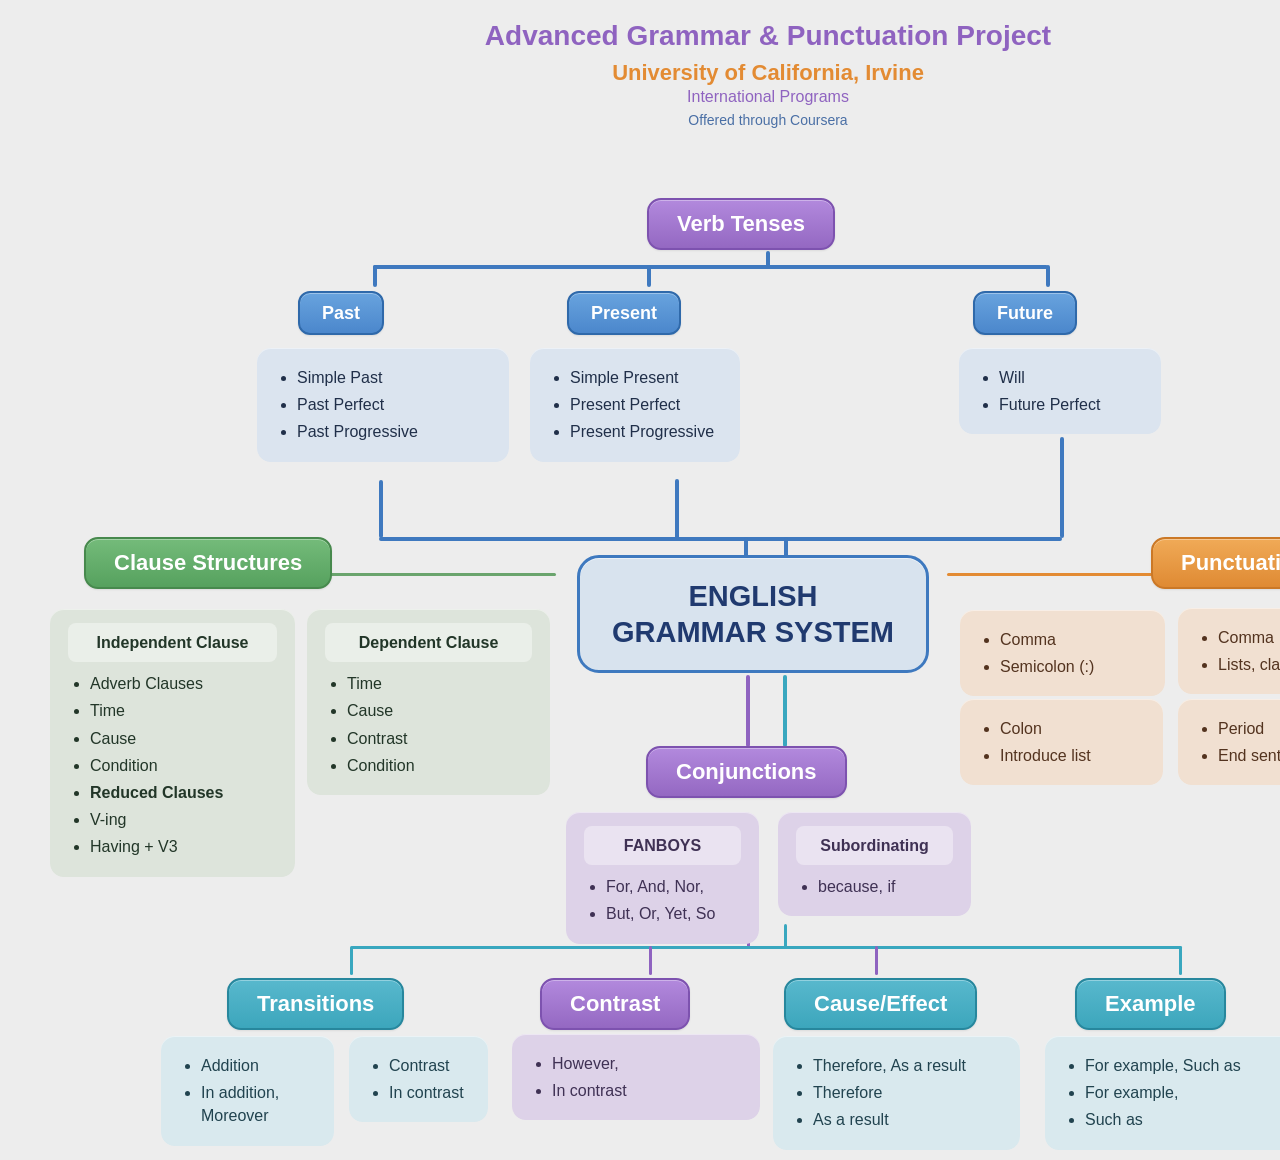
==== index.html @ 5ad792a1 "first commit" ====
<!DOCTYPE html>
<html lang="en">
<head>
  <meta charset="UTF-8" />
  <meta name="viewport" content="width=device-width, initial-scale=1.0" />
  <title>English Grammar System</title>
  <style>
    * {
      box-sizing: border-box;
    }

    body {
      margin: 0;
      background: #ededed;
      font-family: "Segoe UI", Tahoma, Geneva, Verdana, sans-serif;
      color: #1f2f4a;
    }

    .board {
      position: relative;
      width: 1536px;
      height: 1160px;
      margin: 0 auto;
      background: #ededed;
      overflow: hidden;
    }

    .project-header {
      height: 150px;
      padding-top: 20px;
      text-align: center;
    }

    .project-header h1 {
      margin: 0;
      font-size: 28px;
      font-weight: 700;
      color: #8f63c0;
    }

    .project-header h2 {
      margin: 8px 0 0;
      font-size: 22px;
      font-weight: 600;
      color: #e38b33;;
    }

    .project-header .program {
      margin: 2px 0 0;
      font-size: 16px;
      font-weight: 500;
      color: #8f63c0;
    }

    .project-header .platform {
      margin: 6px 0 0;
      font-size: 14px;
      color: #4a6fa5;
    }

    .diagram-area {
      position: relative;
      top: 0;
      left: 0;
    }

    .node {
      position: absolute;
      z-index: 2;
    }

    .line {
      position: absolute;
      z-index: 1;
      background: #3f79bf;
      border-radius: 3px;
    }

    .line.green { background: #6aa46d; }
    .line.orange { background: #e38b33; }
    .line.purple { background: #8f63c0; }
    .line.cyan { background: #39a7bf; }

    .pill {
      display: inline-flex;
      align-items: center;
      justify-content: center;
      padding: 10px 28px;
      min-height: 52px;
      border-radius: 14px;
      color: #ffffff;
      font-weight: 700;
      font-size: 22px;
      line-height: 1;
      text-align: center;
      white-space: nowrap;
      box-shadow:
        inset 0 1px 0 rgba(255,255,255,0.35),
        0 1px 2px rgba(0,0,0,0.08);
    }

    .pill.small {
      min-height: 44px;
      padding: 8px 22px;
      font-size: 18px;
      border-radius: 12px;
    }

    .blue-pill {
      background: linear-gradient(180deg, #68a3de 0%, #4b87cc 100%);
      border: 2px solid #2f69aa;
    }

    .green-pill {
      background: linear-gradient(180deg, #74bb7a 0%, #56a15e 100%);
      border: 2px solid #47894d;
    }

    .orange-pill {
      background: linear-gradient(180deg, #f0aa57 0%, #df8a33 100%);
      border: 2px solid #cb7826;
    }

    .purple-pill {
      background: linear-gradient(180deg, #b289dd 0%, #9468c2 100%);
      border: 2px solid #7d52af;
    }

    .cyan-pill {
      background: linear-gradient(180deg, #58b8cd 0%, #3ca6bc 100%);
      border: 2px solid #27879d;
    }

    .box {
      border-radius: 14px;
      padding: 14px 18px;
      box-shadow: inset 0 1px 0 rgba(255,255,255,0.45);
      font-size: 16px;
      line-height: 1.45;
    }

    .blue-box {
      background: #dbe4ef;
      color: #202f49;
    }

    .green-box {
      background: #dde4db;
      color: #223628;
    }

    .orange-box {
      background: #f1e0d1;
      color: #53331f;
    }

    .purple-box {
      background: #ddd2e8;
      color: #3f3154;
    }

    .cyan-box {
      background: #d9e9ee;
      color: #21434f;
    }

    .box ul {
      margin: 0;
      padding-left: 22px;
    }

    .box li {
      margin: 4px 0;
    }

    .mini-label {
      display: block;
      width: 100%;
      background: rgba(255,255,255,0.38);
      color: inherit;
      text-align: center;
      font-weight: 700;
      border-radius: 8px;
      padding: 8px 10px;
      margin-bottom: 10px;
    }

    .main-center {
      width: 352px;
      height: 118px;
      border-radius: 22px;
      border: 3px solid #3e79bf;
      background: #d8e3ee;
      display: flex;
      align-items: center;
      justify-content: center;
      text-align: center;
      color: #203a6f;
      font-size: 29px;
      font-weight: 800;
      line-height: 1.25;
      box-shadow: inset 0 1px 0 rgba(255,255,255,0.5);
    }

    /* Top title and line */
    .verb-title { top: 48px; left: 647px; }
    .top-v { top: 101px; left: 766px; width: 4px; height: 16px; }
    .top-h { top: 115px; left: 373px; width: 675px; height: 4px; }

    .drop-past { top: 115px; left: 373px; width: 4px; height: 22px; }
    .drop-present { top: 115px; left: 647px; width: 4px; height: 22px; }
    .drop-future { top: 115px; left: 1046px; width: 4px; height: 22px; }

    .past-title { top: 141px; left: 298px; }
    .present-title { top: 141px; left: 567px; }
    .future-title { top: 141px; left: 973px; }

    .past-box { top: 198px; left: 257px; width: 252px; min-height: 124px; }
    .present-box { top: 198px; left: 530px; width: 210px; min-height: 126px; }
    .future-box { top: 198px; left: 959px; width: 202px; min-height: 89px; }

    .past-down { top: 330px; left: 379px; width: 4px; height: 58px; }
    .present-down { top: 329px; left: 675px; width: 4px; height: 60px; }
    .future-down { top: 287px; left: 1060px; width: 4px; height: 101px; }

    .top-bottom-h { top: 387px; left: 379px; width: 683px; height: 4px; }
    .to-center-left { top: 387px; left: 744px; width: 4px; height: 40px; }
    .to-center-right { top: 387px; left: 784px; width: 4px; height: 40px; }

    /* Left clause */
    .clause-title { top: 387px; left: 84px; }
    .clause-line { top: 423px; left: 323px; width: 233px; height: 3px; }

    .independent-box { top: 459px; left: 50px; width: 245px; min-height: 250px; }
    .dependent-box { top: 459px; left: 307px; width: 243px; min-height: 222px; }

    /* Center */
    .center-node { top: 405px; left: 577px; }

    /* Right punctuation */
    .punct-title { top: 387px; left: 1151px; }
    .punct-line { top: 423px; left: 947px; width: 205px; height: 3px; }

    .punct-box-1 { top: 460px; left: 960px; width: 205px; min-height: 80px; }
    .punct-box-2 { top: 458px; left: 1178px; width: 304px; min-height: 82px; }
    .punct-box-3 { top: 549px; left: 960px; width: 203px; min-height: 76px; }
    .punct-box-4 { top: 549px; left: 1178px; width: 304px; min-height: 76px; }

    /* Down to conjunctions */
    .main-down-purple { top: 525px; left: 746px; width: 4px; height: 72px; }
    .main-down-cyan { top: 525px; left: 783px; width: 4px; height: 72px; }

    /* Conjunctions */
    .conj-title { top: 596px; left: 646px; }
    .fanboys-box { top: 662px; left: 566px; width: 193px; min-height: 112px; }
    .subordinating-box { top: 662px; left: 778px; width: 193px; min-height: 112px; }

    /* Bottom branch */
    .bottom-v-left { top: 774px; left: 747px; width: 3px; height: 24px; }
    .bottom-v-right { top: 774px; left: 784px; width: 3px; height: 24px; }
    .bottom-h { top: 796px; left: 351px; width: 831px; height: 3px; }

    .bottom-drop-1 { top: 796px; left: 350px; width: 3px; height: 29px; }
    .bottom-drop-2 { top: 796px; left: 649px; width: 3px; height: 29px; }
    .bottom-drop-3 { top: 796px; left: 875px; width: 3px; height: 29px; }
    .bottom-drop-4 { top: 796px; left: 1179px; width: 3px; height: 29px; }

    .trans-title { top: 828px; left: 227px; }
    .contrast-title { top: 828px; left: 540px; }
    .cause-title { top: 828px; left: 784px; }
    .example-title { top: 828px; left: 1075px; }

    .trans-box-1 { top: 886px; left: 161px; width: 173px; min-height: 115px; }
    .trans-box-2 { top: 886px; left: 349px; width: 139px; min-height: 115px; }
    .contrast-box { top: 884px; left: 512px; width: 248px; min-height: 112px; }
    .cause-box { top: 886px; left: 773px; width: 247px; min-height: 114px; }
    .example-box { top: 886px; left: 1045px; width: 275px; min-height: 115px; }

    @media (max-width: 1560px) {
      body {
        overflow-x: auto;
      }
    }
  </style>
</head>
  <body>
  <div class="board">

    <div class="project-header">
      <h1>Advanced Grammar & Punctuation Project</h1>
      <h2>University of California, Irvine</h2>
      <p class="program">International Programs</p>
      <p class="platform">Offered through Coursera</p>
    </div>

    <div class="diagram-area">

      <!-- Top: Verb Tenses -->
      <div class="node verb-title">
        <div class="pill purple-pill">Verb Tenses</div>
      </div>

      <div class="line top-v"></div>
      <div class="line top-h"></div>
      <div class="line drop-past"></div>
      <div class="line drop-present"></div>
      <div class="line drop-future"></div>

      <div class="node past-title">
        <div class="pill small blue-pill">Past</div>
      </div>

      <div class="node present-title">
        <div class="pill small blue-pill">Present</div>
      </div>

      <div class="node future-title">
        <div class="pill small blue-pill">Future</div>
      </div>

      <div class="node past-box">
        <div class="box blue-box">
          <ul>
            <li>Simple Past</li>
            <li>Past Perfect</li>
            <li>Past Progressive</li>
          </ul>
        </div>
      </div>

      <div class="node present-box">
        <div class="box blue-box">
          <ul>
            <li>Simple Present</li>
            <li>Present Perfect</li>
            <li>Present Progressive</li>
          </ul>
        </div>
      </div>

      <div class="node future-box">
        <div class="box blue-box">
          <ul>
            <li>Will</li>
            <li>Future Perfect</li>
          </ul>
        </div>
      </div>

      <div class="line past-down"></div>
      <div class="line present-down"></div>
      <div class="line future-down"></div>
      <div class="line top-bottom-h"></div>
      <div class="line to-center-left"></div>
      <div class="line to-center-right"></div>

      <!-- Left -->
      <div class="node clause-title">
        <div class="pill green-pill">Clause Structures</div>
      </div>
      <div class="line green clause-line"></div>

      <div class="node independent-box">
        <div class="box green-box">
          <span class="mini-label">Independent Clause</span>
          <ul>
            <li>Adverb Clauses</li>
            <li>Time</li>
            <li>Cause</li>
            <li>Condition</li>
            <li><strong>Reduced Clauses</strong></li>
            <li>V-ing</li>
            <li>Having + V3</li>
          </ul>
        </div>
      </div>

      <div class="node dependent-box">
        <div class="box green-box">
          <span class="mini-label">Dependent Clause</span>
          <ul>
            <li>Time</li>
            <li>Cause</li>
            <li>Contrast</li>
            <li>Condition</li>
          </ul>
        </div>
      </div>

      <!-- Center -->
      <div class="node center-node">
        <div class="main-center">
          ENGLISH<br />
          GRAMMAR SYSTEM
        </div>
      </div>

      <!-- Right -->
      <div class="node punct-title">
        <div class="pill orange-pill">Punctuation</div>
      </div>
      <div class="line orange punct-line"></div>

      <div class="node punct-box-1">
        <div class="box orange-box">
          <ul>
            <li>Comma</li>
            <li>Semicolon (:)</li>
          </ul>
        </div>
      </div>

      <div class="node punct-box-2">
        <div class="box orange-box">
          <ul>
            <li>Comma</li>
            <li>Lists, clauses, FANBOYS</li>
          </ul>
        </div>
      </div>

      <div class="node punct-box-3">
        <div class="box orange-box">
          <ul>
            <li>Colon</li>
            <li>Introduce list</li>
          </ul>
        </div>
      </div>

      <div class="node punct-box-4">
        <div class="box orange-box">
          <ul>
            <li>Period</li>
            <li>End sentence</li>
          </ul>
        </div>
      </div>

      <!-- Conjunctions -->
      <div class="line purple main-down-purple"></div>
      <div class="line cyan main-down-cyan"></div>

      <div class="node conj-title">
        <div class="pill purple-pill">Conjunctions</div>
      </div>

      <div class="node fanboys-box">
        <div class="box purple-box">
          <span class="mini-label">FANBOYS</span>
          <ul>
            <li>For, And, Nor,</li>
            <li>But, Or, Yet, So</li>
          </ul>
        </div>
      </div>

      <div class="node subordinating-box">
        <div class="box purple-box">
          <span class="mini-label">Subordinating</span>
          <ul>
            <li>because, if</li>
          </ul>
        </div>
      </div>

      <!-- Bottom -->
      <div class="line purple bottom-v-left"></div>
      <div class="line cyan bottom-v-right"></div>
      <div class="line cyan bottom-h"></div>
      <div class="line cyan bottom-drop-1"></div>
      <div class="line purple bottom-drop-2"></div>
      <div class="line purple bottom-drop-3"></div>
      <div class="line cyan bottom-drop-4"></div>

      <div class="node trans-title">
        <div class="pill cyan-pill">Transitions</div>
      </div>

      <div class="node contrast-title">
        <div class="pill purple-pill">Contrast</div>
      </div>

      <div class="node cause-title">
        <div class="pill cyan-pill">Cause/Effect</div>
      </div>

      <div class="node example-title">
        <div class="pill cyan-pill">Example</div>
      </div>

      <div class="node trans-box-1">
        <div class="box cyan-box">
          <ul>
            <li>Addition</li>
            <li>In addition, Moreover</li>
          </ul>
        </div>
      </div>

      <div class="node trans-box-2">
        <div class="box cyan-box">
          <ul>
            <li>Contrast</li>
            <li>In contrast</li>
          </ul>
        </div>
      </div>

      <div class="node contrast-box">
        <div class="box purple-box">
          <ul>
            <li>However,</li>
            <li>In contrast</li>
          </ul>
        </div>
      </div>

      <div class="node cause-box">
        <div class="box cyan-box">
          <ul>
            <li>Therefore, As a result</li>
            <li>Therefore</li>
            <li>As a result</li>
          </ul>
        </div>
      </div>

      <div class="node example-box">
        <div class="box cyan-box">
          <ul>
            <li>For example, Such as</li>
            <li>For example,</li>
            <li>Such as</li>
          </ul>
        </div>
      </div>

    </div>
  </div>
</body>
</html>
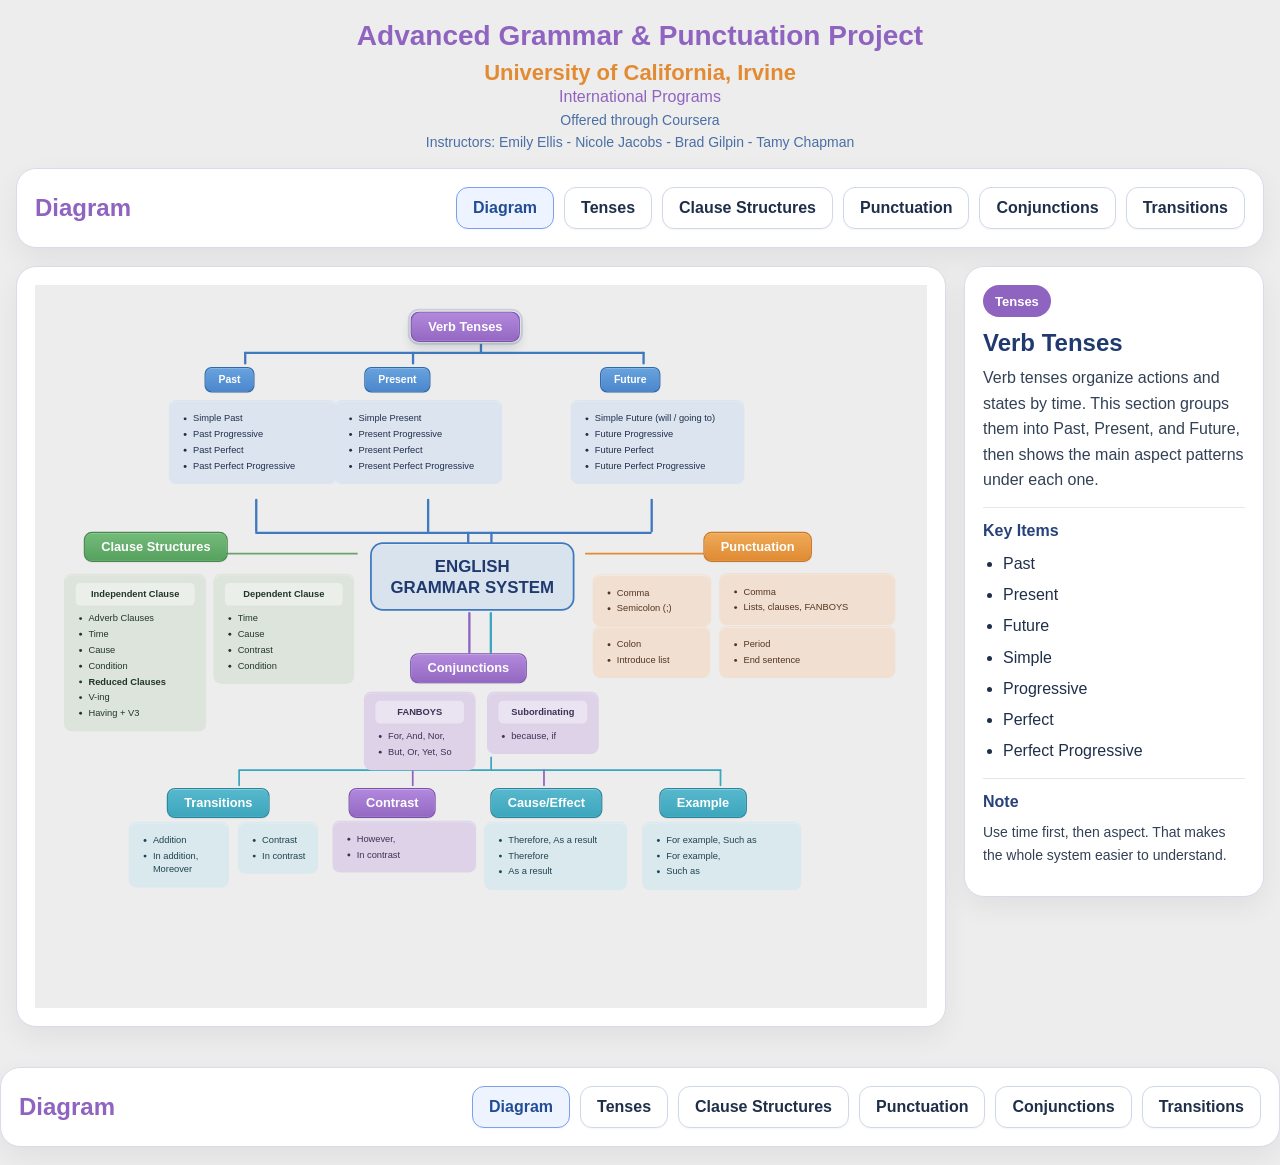
==== commit 9cdff4ab: "updated" ====
--- a/index.html
+++ b/index.html
@@ -3,10 +3,14 @@
 <head>
   <meta charset="UTF-8" />
   <meta name="viewport" content="width=device-width, initial-scale=1.0" />
-  <title>English Grammar System</title>
+  <title>Advanced Grammar &amp; Punctuation Project</title>
   <style>
     * {
       box-sizing: border-box;
+    }
+
+    :root {
+      --diagram-scale: 1;
     }
 
     body {
@@ -16,19 +20,20 @@
       color: #1f2f4a;
     }
 
-    .board {
-      position: relative;
-      width: 1536px;
-      height: 1160px;
+    a {
+      color: inherit;
+      text-decoration: none;
+    }
+
+    .page {
+      width: 100%;
       margin: 0 auto;
-      background: #ededed;
-      overflow: hidden;
+      padding: 20px 16px 40px;
     }
 
     .project-header {
-      height: 150px;
-      padding-top: 20px;
       text-align: center;
+      margin-bottom: 18px;
     }
 
     .project-header h1 {
@@ -42,7 +47,7 @@
       margin: 8px 0 0;
       font-size: 22px;
       font-weight: 600;
-      color: #e38b33;;
+      color: #e38b33;
     }
 
     .project-header .program {
@@ -58,10 +63,171 @@
       color: #4a6fa5;
     }
 
-    .diagram-area {
+    .top-nav-panel,
+    .diagram-panel,
+    .details-card {
+      background: #fff;
+      border: 1px solid #d6dce8;
+      border-radius: 20px;
+      padding: 18px;
+      box-shadow: 0 10px 28px rgba(15, 23, 42, 0.06);
+    }
+
+    .top-nav-panel {
+      width: min(1700px, 100%);
+      margin: 0 auto 18px;
+    }
+
+    .top-nav {
+      display: grid;
+      grid-template-columns: minmax(180px, 1fr) auto;
+      align-items: center;
+      gap: 20px;
+    }
+
+    .top-nav-title {
+      margin: 0;
+      font-size: 24px;
+      color: #8f63c0;
+    }
+
+    .nav-links {
+      display: flex;
+      flex-wrap: wrap;
+      gap: 10px;
+      justify-content: flex-end;
+    }
+
+    .nav-link {
+      display: inline-flex;
+      align-items: center;
+      justify-content: center;
+      min-height: 42px;
+      padding: 10px 16px;
+      border-radius: 12px;
+      border: 1px solid #cfd8ea;
+      background: #fff;
+      font-weight: 700;
+      box-shadow: 0 1px 2px rgba(0, 0, 0, 0.04);
+      transition: transform 0.18s ease, box-shadow 0.18s ease, border-color 0.18s ease;
+    }
+
+    .nav-link:hover {
+      transform: translateY(-1px);
+      box-shadow: 0 8px 18px rgba(15, 23, 42, 0.08);
+      border-color: #8eb0f0;
+    }
+
+    .nav-link.active {
+      background: #eef4ff;
+      border-color: #79a2ea;
+      color: #224d95;
+    }
+
+    .workspace {
+      width: min(1700px, 100%);
+      margin: 0 auto;
+      display: grid;
+      grid-template-columns: minmax(0, 1fr) 300px;
+      gap: 18px;
+      align-items: start;
+    }
+
+    .diagram-panel {
+      overflow: visible;
+      min-width: 0;
+    }
+
+    .diagram-wrap {
+      width: 100%;
+      display: flex;
+      justify-content: center;
+      align-items: flex-start;
+      overflow: hidden;
+      min-height: 200px;
+    }
+
+    .diagram-scale-box {
       position: relative;
+      width: calc(1536px * var(--diagram-scale));
+      height: calc(1245px * var(--diagram-scale));
+      flex: 0 0 auto;
+    }
+
+    .diagram-board {
+      position: absolute;
       top: 0;
       left: 0;
+      width: 1536px;
+      height: 1245px;
+      background: #ededed;
+      overflow: hidden;
+      transform: scale(var(--diagram-scale));
+      transform-origin: top left;
+      transition: transform 0.2s ease;
+    }
+
+    .details-panel {
+      position: sticky;
+      top: 20px;
+    }
+
+    .details-card h3 {
+      margin: 0 0 8px;
+      font-size: 24px;
+      color: #203a6f;
+    }
+
+    .details-badge {
+      display: inline-flex;
+      align-items: center;
+      justify-content: center;
+      min-height: 32px;
+      padding: 6px 12px;
+      border-radius: 999px;
+      font-size: 13px;
+      font-weight: 700;
+      margin-bottom: 12px;
+      color: #fff;
+    }
+
+    .badge-purple { background: #8f63c0; }
+    .badge-blue { background: #4b87cc; }
+    .badge-green { background: #56a15e; }
+    .badge-orange { background: #df8a33; }
+    .badge-cyan { background: #3ca6bc; }
+
+    .details-card p {
+      margin: 0 0 12px;
+      line-height: 1.6;
+      color: #334155;
+    }
+
+    .details-card ul {
+      margin: 0;
+      padding-left: 20px;
+      line-height: 1.7;
+    }
+
+    .details-card li {
+      margin: 4px 0;
+    }
+
+    .detail-section {
+      border-top: 1px solid #e2e8f0;
+      margin-top: 14px;
+      padding-top: 14px;
+    }
+
+    .detail-section h4 {
+      margin: 0 0 10px;
+      color: #274278;
+      font-size: 16px;
+    }
+
+    .hint {
+      font-size: 14px;
+      color: #64748b;
     }
 
     .node {
@@ -88,7 +254,7 @@
       padding: 10px 28px;
       min-height: 52px;
       border-radius: 14px;
-      color: #ffffff;
+      color: #fff;
       font-weight: 700;
       font-size: 22px;
       line-height: 1;
@@ -97,6 +263,7 @@
       box-shadow:
         inset 0 1px 0 rgba(255,255,255,0.35),
         0 1px 2px rgba(0,0,0,0.08);
+      transition: transform 0.18s ease, box-shadow 0.18s ease, filter 0.18s ease;
     }
 
     .pill.small {
@@ -137,32 +304,15 @@
       box-shadow: inset 0 1px 0 rgba(255,255,255,0.45);
       font-size: 16px;
       line-height: 1.45;
-    }
-
-    .blue-box {
-      background: #dbe4ef;
-      color: #202f49;
-    }
-
-    .green-box {
-      background: #dde4db;
-      color: #223628;
-    }
-
-    .orange-box {
-      background: #f1e0d1;
-      color: #53331f;
-    }
-
-    .purple-box {
-      background: #ddd2e8;
-      color: #3f3154;
-    }
-
-    .cyan-box {
-      background: #d9e9ee;
-      color: #21434f;
-    }
+      transition: transform 0.18s ease, box-shadow 0.18s ease, border-color 0.18s ease, filter 0.18s ease;
+      border: 2px solid transparent;
+    }
+
+    .blue-box { background: #dbe4ef; color: #202f49; }
+    .green-box { background: #dde4db; color: #223628; }
+    .orange-box { background: #f1e0d1; color: #53331f; }
+    .purple-box { background: #ddd2e8; color: #3f3154; }
+    .cyan-box { background: #d9e9ee; color: #21434f; }
 
     .box ul {
       margin: 0;
@@ -202,341 +352,665 @@
       box-shadow: inset 0 1px 0 rgba(255,255,255,0.5);
     }
 
-    /* Top title and line */
+    .interactive {
+      cursor: pointer;
+    }
+
+    .interactive:hover .pill,
+    .interactive:hover .box {
+      transform: translateY(-2px);
+      box-shadow: 0 10px 18px rgba(15,23,42,0.12);
+      filter: brightness(1.01);
+    }
+
+    .interactive.active .pill,
+    .interactive.active .box {
+      transform: translateY(-2px);
+      box-shadow: 0 10px 18px rgba(15,23,42,0.14);
+      outline: 3px solid rgba(74, 111, 165, 0.22);
+      outline-offset: 2px;
+    }
+
     .verb-title { top: 48px; left: 647px; }
     .top-v { top: 101px; left: 766px; width: 4px; height: 16px; }
-    .top-h { top: 115px; left: 373px; width: 675px; height: 4px; }
-
-    .drop-past { top: 115px; left: 373px; width: 4px; height: 22px; }
-    .drop-present { top: 115px; left: 647px; width: 4px; height: 22px; }
+    .top-h { top: 115px; left: 360px; width: 690px; height: 4px; }
+    .drop-past { top: 115px; left: 360px; width: 4px; height: 22px; }
+    .drop-present { top: 115px; left: 649px; width: 4px; height: 22px; }
     .drop-future { top: 115px; left: 1046px; width: 4px; height: 22px; }
 
-    .past-title { top: 141px; left: 298px; }
+    .past-title { top: 141px; left: 292px; }
     .present-title { top: 141px; left: 567px; }
     .future-title { top: 141px; left: 973px; }
 
-    .past-box { top: 198px; left: 257px; width: 252px; min-height: 124px; }
-    .present-box { top: 198px; left: 530px; width: 210px; min-height: 126px; }
-    .future-box { top: 198px; left: 959px; width: 202px; min-height: 89px; }
-
-    .past-down { top: 330px; left: 379px; width: 4px; height: 58px; }
-    .present-down { top: 329px; left: 675px; width: 4px; height: 60px; }
-    .future-down { top: 287px; left: 1060px; width: 4px; height: 101px; }
-
-    .top-bottom-h { top: 387px; left: 379px; width: 683px; height: 4px; }
-    .to-center-left { top: 387px; left: 744px; width: 4px; height: 40px; }
-    .to-center-right { top: 387px; left: 784px; width: 4px; height: 40px; }
-
-    /* Left clause */
-    .clause-title { top: 387px; left: 84px; }
-    .clause-line { top: 423px; left: 323px; width: 233px; height: 3px; }
-
-    .independent-box { top: 459px; left: 50px; width: 245px; min-height: 250px; }
-    .dependent-box { top: 459px; left: 307px; width: 243px; min-height: 222px; }
-
-    /* Center */
-    .center-node { top: 405px; left: 577px; }
-
-    /* Right punctuation */
-    .punct-title { top: 387px; left: 1151px; }
-    .punct-line { top: 423px; left: 947px; width: 205px; height: 3px; }
-
-    .punct-box-1 { top: 460px; left: 960px; width: 205px; min-height: 80px; }
-    .punct-box-2 { top: 458px; left: 1178px; width: 304px; min-height: 82px; }
-    .punct-box-3 { top: 549px; left: 960px; width: 203px; min-height: 76px; }
-    .punct-box-4 { top: 549px; left: 1178px; width: 304px; min-height: 76px; }
-
-    /* Down to conjunctions */
-    .main-down-purple { top: 525px; left: 746px; width: 4px; height: 72px; }
-    .main-down-cyan { top: 525px; left: 783px; width: 4px; height: 72px; }
-
-    /* Conjunctions */
-    .conj-title { top: 596px; left: 646px; }
-    .fanboys-box { top: 662px; left: 566px; width: 193px; min-height: 112px; }
-    .subordinating-box { top: 662px; left: 778px; width: 193px; min-height: 112px; }
-
-    /* Bottom branch */
-    .bottom-v-left { top: 774px; left: 747px; width: 3px; height: 24px; }
-    .bottom-v-right { top: 774px; left: 784px; width: 3px; height: 24px; }
-    .bottom-h { top: 796px; left: 351px; width: 831px; height: 3px; }
-
-    .bottom-drop-1 { top: 796px; left: 350px; width: 3px; height: 29px; }
-    .bottom-drop-2 { top: 796px; left: 649px; width: 3px; height: 29px; }
-    .bottom-drop-3 { top: 796px; left: 875px; width: 3px; height: 29px; }
-    .bottom-drop-4 { top: 796px; left: 1179px; width: 3px; height: 29px; }
-
-    .trans-title { top: 828px; left: 227px; }
-    .contrast-title { top: 828px; left: 540px; }
-    .cause-title { top: 828px; left: 784px; }
-    .example-title { top: 828px; left: 1075px; }
-
-    .trans-box-1 { top: 886px; left: 161px; width: 173px; min-height: 115px; }
-    .trans-box-2 { top: 886px; left: 349px; width: 139px; min-height: 115px; }
-    .contrast-box { top: 884px; left: 512px; width: 248px; min-height: 112px; }
-    .cause-box { top: 886px; left: 773px; width: 247px; min-height: 114px; }
-    .example-box { top: 886px; left: 1045px; width: 275px; min-height: 115px; }
-
-    @media (max-width: 1560px) {
-      body {
-        overflow-x: auto;
+    .past-box { top: 198px; left: 230px; width: 290px; min-height: 170px; }
+    .present-box { top: 198px; left: 515px; width: 290px; min-height: 170px; }
+    .future-box { top: 198px; left: 922px; width: 300px; min-height: 170px; }
+
+    .past-down { top: 368px; left: 379px; width: 4px; height: 58px; }
+    .present-down { top: 368px; left: 675px; width: 4px; height: 58px; }
+    .future-down { top: 368px; left: 1060px; width: 4px; height: 58px; }
+
+    .top-bottom-h { top: 425px; left: 379px; width: 683px; height: 4px; }
+    .to-center-left { top: 425px; left: 744px; width: 4px; height: 40px; }
+    .to-center-right { top: 425px; left: 784px; width: 4px; height: 40px; }
+
+    .clause-title { top: 425px; left: 84px; }
+    .clause-line { top: 461px; left: 323px; width: 233px; height: 3px; }
+
+    .independent-box { top: 497px; left: 50px; width: 245px; min-height: 250px; }
+    .dependent-box { top: 497px; left: 307px; width: 243px; min-height: 222px; }
+
+    .center-node { top: 443px; left: 577px; }
+
+    .punct-title { top: 425px; left: 1151px; }
+    .punct-line { top: 461px; left: 947px; width: 205px; height: 3px; }
+
+    .punct-box-1 { top: 498px; left: 960px; width: 205px; min-height: 80px; }
+    .punct-box-2 { top: 496px; left: 1178px; width: 304px; min-height: 82px; }
+    .punct-box-3 { top: 587px; left: 960px; width: 203px; min-height: 76px; }
+    .punct-box-4 { top: 587px; left: 1178px; width: 304px; min-height: 76px; }
+
+    .main-down-purple { top: 563px; left: 746px; width: 4px; height: 72px; }
+    .main-down-cyan { top: 563px; left: 783px; width: 4px; height: 72px; }
+
+    .conj-title { top: 634px; left: 646px; }
+    .fanboys-box { top: 700px; left: 566px; width: 193px; min-height: 112px; }
+    .subordinating-box { top: 700px; left: 778px; width: 193px; min-height: 112px; }
+
+    .bottom-v-left { top: 812px; left: 747px; width: 3px; height: 24px; }
+    .bottom-v-right { top: 812px; left: 784px; width: 3px; height: 24px; }
+    .bottom-h { top: 834px; left: 351px; width: 831px; height: 3px; }
+    .bottom-drop-1 { top: 834px; left: 350px; width: 3px; height: 29px; }
+    .bottom-drop-2 { top: 834px; left: 649px; width: 3px; height: 29px; }
+    .bottom-drop-3 { top: 834px; left: 875px; width: 3px; height: 29px; }
+    .bottom-drop-4 { top: 834px; left: 1179px; width: 3px; height: 29px; }
+
+    .trans-title { top: 866px; left: 227px; }
+    .contrast-title { top: 866px; left: 540px; }
+    .cause-title { top: 866px; left: 784px; }
+    .example-title { top: 866px; left: 1075px; }
+
+    .trans-box-1 { top: 924px; left: 161px; width: 173px; min-height: 115px; }
+    .trans-box-2 { top: 924px; left: 349px; width: 139px; min-height: 115px; }
+    .contrast-box { top: 922px; left: 512px; width: 248px; min-height: 112px; }
+    .cause-box { top: 924px; left: 773px; width: 247px; min-height: 114px; }
+    .example-box { top: 924px; left: 1045px; width: 275px; min-height: 115px; }
+
+    @media (max-width: 1200px) {
+      .workspace {
+        grid-template-columns: 1fr;
+      }
+
+      .details-panel {
+        position: static;
+      }
+    }
+
+    @media (max-width: 1100px) {
+      .top-nav {
+        grid-template-columns: 1fr;
+      }
+
+      .nav-links {
+        justify-content: flex-start;
+      }
+    }
+
+    @media (max-width: 780px) {
+      .page {
+        padding-left: 10px;
+        padding-right: 10px;
+      }
+
+      .project-header h1 {
+        font-size: 24px;
+      }
+
+      .project-header h2 {
+        font-size: 20px;
       }
     }
   </style>
 </head>
-  <body>
-  <div class="board">
-
+<body>
+  <div class="page">
     <div class="project-header">
-      <h1>Advanced Grammar & Punctuation Project</h1>
+      <h1>Advanced Grammar &amp; Punctuation Project</h1>
       <h2>University of California, Irvine</h2>
       <p class="program">International Programs</p>
-      <p class="platform">Offered through Coursera</p>
+      <p class="platform">Offered through Coursera</p>  
+      <p class="platform">Instructors: Emily Ellis - Nicole Jacobs - Brad Gilpin - Tamy Chapman</p>
     </div>
 
-    <div class="diagram-area">
-
-      <!-- Top: Verb Tenses -->
-      <div class="node verb-title">
-        <div class="pill purple-pill">Verb Tenses</div>
-      </div>
-
-      <div class="line top-v"></div>
-      <div class="line top-h"></div>
-      <div class="line drop-past"></div>
-      <div class="line drop-present"></div>
-      <div class="line drop-future"></div>
-
-      <div class="node past-title">
-        <div class="pill small blue-pill">Past</div>
-      </div>
-
-      <div class="node present-title">
-        <div class="pill small blue-pill">Present</div>
-      </div>
-
-      <div class="node future-title">
-        <div class="pill small blue-pill">Future</div>
-      </div>
-
-      <div class="node past-box">
-        <div class="box blue-box">
-          <ul>
-            <li>Simple Past</li>
-            <li>Past Perfect</li>
-            <li>Past Progressive</li>
-          </ul>
+    <div class="top-nav-panel">
+      <div class="top-nav">
+        <h3 class="top-nav-title">Diagram</h3>
+        <div class="nav-links">
+          <a class="nav-link active" href="index.html">Diagram</a>
+          <a class="nav-link" href="tense.html">Tenses</a>
+          <a class="nav-link" href="clause.html">Clause Structures</a>
+          <a class="nav-link" href="punctuation.html">Punctuation</a>
+          <a class="nav-link" href="conjunction.html">Conjunctions</a>
+          <a class="nav-link" href="transitions.html">Transitions</a>
         </div>
       </div>
-
-      <div class="node present-box">
-        <div class="box blue-box">
-          <ul>
-            <li>Simple Present</li>
-            <li>Present Perfect</li>
-            <li>Present Progressive</li>
-          </ul>
+    </div>
+
+    <div class="workspace">
+      <div class="diagram-panel">
+        <div class="diagram-wrap">
+          <div class="diagram-scale-box">
+            <div class="diagram-board">
+              <div class="diagram-area">
+                <div class="node verb-title interactive" data-topic="verb-tenses">
+                  <div class="pill purple-pill">Verb Tenses</div>
+                </div>
+
+                <div class="line top-v"></div>
+                <div class="line top-h"></div>
+                <div class="line drop-past"></div>
+                <div class="line drop-present"></div>
+                <div class="line drop-future"></div>
+
+                <div class="node past-title interactive" data-topic="past">
+                  <div class="pill small blue-pill">Past</div>
+                </div>
+
+                <div class="node present-title interactive" data-topic="present">
+                  <div class="pill small blue-pill">Present</div>
+                </div>
+
+                <div class="node future-title interactive" data-topic="future">
+                  <div class="pill small blue-pill">Future</div>
+                </div>
+
+                <div class="node past-box interactive" data-topic="past">
+                  <div class="box blue-box">
+                    <ul>
+                      <li>Simple Past</li>
+                      <li>Past Progressive</li>
+                      <li>Past Perfect</li>
+                      <li>Past Perfect Progressive</li>
+                    </ul>
+                  </div>
+                </div>
+
+                <div class="node present-box interactive" data-topic="present">
+                  <div class="box blue-box">
+                    <ul>
+                      <li>Simple Present</li>
+                      <li>Present Progressive</li>
+                      <li>Present Perfect</li>
+                      <li>Present Perfect Progressive</li>
+                    </ul>
+                  </div>
+                </div>
+
+                <div class="node future-box interactive" data-topic="future">
+                  <div class="box blue-box">
+                    <ul>
+                      <li>Simple Future (will / going to)</li>
+                      <li>Future Progressive</li>
+                      <li>Future Perfect</li>
+                      <li>Future Perfect Progressive</li>
+                    </ul>
+                  </div>
+                </div>
+
+                <div class="line past-down"></div>
+                <div class="line present-down"></div>
+                <div class="line future-down"></div>
+                <div class="line top-bottom-h"></div>
+                <div class="line to-center-left"></div>
+                <div class="line to-center-right"></div>
+
+                <div class="node clause-title interactive" data-topic="clause-structures">
+                  <div class="pill green-pill">Clause Structures</div>
+                </div>
+
+                <div class="line green clause-line"></div>
+
+                <div class="node independent-box interactive" data-topic="independent-clause">
+                  <div class="box green-box">
+                    <span class="mini-label">Independent Clause</span>
+                    <ul>
+                      <li>Adverb Clauses</li>
+                      <li>Time</li>
+                      <li>Cause</li>
+                      <li>Condition</li>
+                      <li><strong>Reduced Clauses</strong></li>
+                      <li>V-ing</li>
+                      <li>Having + V3</li>
+                    </ul>
+                  </div>
+                </div>
+
+                <div class="node dependent-box interactive" data-topic="dependent-clause">
+                  <div class="box green-box">
+                    <span class="mini-label">Dependent Clause</span>
+                    <ul>
+                      <li>Time</li>
+                      <li>Cause</li>
+                      <li>Contrast</li>
+                      <li>Condition</li>
+                    </ul>
+                  </div>
+                </div>
+
+                <div class="node center-node">
+                  <div class="main-center">
+                    ENGLISH<br />
+                    GRAMMAR SYSTEM
+                  </div>
+                </div>
+
+                <div class="node punct-title interactive" data-topic="punctuation">
+                  <div class="pill orange-pill">Punctuation</div>
+                </div>
+
+                <div class="line orange punct-line"></div>
+
+                <div class="node punct-box-1 interactive" data-topic="punctuation-basic">
+                  <div class="box orange-box">
+                    <ul>
+                      <li>Comma</li>
+                      <li>Semicolon (;)</li>
+                    </ul>
+                  </div>
+                </div>
+
+                <div class="node punct-box-2 interactive" data-topic="punctuation-comma">
+                  <div class="box orange-box">
+                    <ul>
+                      <li>Comma</li>
+                      <li>Lists, clauses, FANBOYS</li>
+                    </ul>
+                  </div>
+                </div>
+
+                <div class="node punct-box-3 interactive" data-topic="punctuation-colon">
+                  <div class="box orange-box">
+                    <ul>
+                      <li>Colon</li>
+                      <li>Introduce list</li>
+                    </ul>
+                  </div>
+                </div>
+
+                <div class="node punct-box-4 interactive" data-topic="punctuation-period">
+                  <div class="box orange-box">
+                    <ul>
+                      <li>Period</li>
+                      <li>End sentence</li>
+                    </ul>
+                  </div>
+                </div>
+
+                <div class="line purple main-down-purple"></div>
+                <div class="line cyan main-down-cyan"></div>
+
+                <div class="node conj-title interactive" data-topic="conjunctions">
+                  <div class="pill purple-pill">Conjunctions</div>
+                </div>
+
+                <div class="node fanboys-box interactive" data-topic="fanboys">
+                  <div class="box purple-box">
+                    <span class="mini-label">FANBOYS</span>
+                    <ul>
+                      <li>For, And, Nor,</li>
+                      <li>But, Or, Yet, So</li>
+                    </ul>
+                  </div>
+                </div>
+
+                <div class="node subordinating-box interactive" data-topic="subordinating">
+                  <div class="box purple-box">
+                    <span class="mini-label">Subordinating</span>
+                    <ul>
+                      <li>because, if</li>
+                    </ul>
+                  </div>
+                </div>
+
+                <div class="line purple bottom-v-left"></div>
+                <div class="line cyan bottom-v-right"></div>
+                <div class="line cyan bottom-h"></div>
+                <div class="line cyan bottom-drop-1"></div>
+                <div class="line purple bottom-drop-2"></div>
+                <div class="line purple bottom-drop-3"></div>
+                <div class="line cyan bottom-drop-4"></div>
+
+                <div class="node trans-title interactive" data-topic="transitions">
+                  <div class="pill cyan-pill">Transitions</div>
+                </div>
+
+                <div class="node contrast-title interactive" data-topic="contrast">
+                  <div class="pill purple-pill">Contrast</div>
+                </div>
+
+                <div class="node cause-title interactive" data-topic="cause-effect">
+                  <div class="pill cyan-pill">Cause/Effect</div>
+                </div>
+
+                <div class="node example-title interactive" data-topic="example">
+                  <div class="pill cyan-pill">Example</div>
+                </div>
+
+                <div class="node trans-box-1 interactive" data-topic="addition">
+                  <div class="box cyan-box">
+                    <ul>
+                      <li>Addition</li>
+                      <li>In addition, Moreover</li>
+                    </ul>
+                  </div>
+                </div>
+
+                <div class="node trans-box-2 interactive" data-topic="contrast">
+                  <div class="box cyan-box">
+                    <ul>
+                      <li>Contrast</li>
+                      <li>In contrast</li>
+                    </ul>
+                  </div>
+                </div>
+
+                <div class="node contrast-box interactive" data-topic="contrast">
+                  <div class="box purple-box">
+                    <ul>
+                      <li>However,</li>
+                      <li>In contrast</li>
+                    </ul>
+                  </div>
+                </div>
+
+                <div class="node cause-box interactive" data-topic="cause-effect">
+                  <div class="box cyan-box">
+                    <ul>
+                      <li>Therefore, As a result</li>
+                      <li>Therefore</li>
+                      <li>As a result</li>
+                    </ul>
+                  </div>
+                </div>
+
+                <div class="node example-box interactive" data-topic="example">
+                  <div class="box cyan-box">
+                    <ul>
+                      <li>For example, Such as</li>
+                      <li>For example,</li>
+                      <li>Such as</li>
+                    </ul>
+                  </div>
+                </div>
+              </div>
+            </div>
+          </div>
         </div>
       </div>
 
-      <div class="node future-box">
-        <div class="box blue-box">
-          <ul>
-            <li>Will</li>
-            <li>Future Perfect</li>
-          </ul>
+      <aside class="details-panel">
+        <div class="details-card" id="detailsCard">
+          <div class="details-badge badge-purple" id="detailsBadge">Overview</div>
+          <h3 id="detailsTitle">English Grammar System</h3>
+          <p id="detailsText">
+            Select any colored part of the diagram to view its explanation here without leaving the page.
+          </p>
+
+          <div class="detail-section">
+            <h4>Key Items</h4>
+            <ul id="detailsList">
+              <li>Verb Tenses</li>
+              <li>Clause Structures</li>
+              <li>Punctuation</li>
+              <li>Conjunctions</li>
+              <li>Transitions</li>
+            </ul>
+          </div>
+
+          <div class="detail-section">
+            <h4>Note</h4>
+            <p class="hint" id="detailsNote">
+              This interactive panel helps you review grammar topics quickly from one visual page.
+            </p>
+          </div>
+        </div>
+      </aside>
+    </div>
+  </div>
+
+
+      <div class="top-nav-panel">
+      <div class="top-nav">
+        <h3 class="top-nav-title">Diagram</h3>
+        <div class="nav-links">
+          <a class="nav-link active" href="index.html">Diagram</a>
+          <a class="nav-link" href="tense.html">Tenses</a>
+          <a class="nav-link" href="clause.html">Clause Structures</a>
+          <a class="nav-link" href="punctuation.html">Punctuation</a>
+          <a class="nav-link" href="conjunction.html">Conjunctions</a>
+          <a class="nav-link" href="transitions.html">Transitions</a>
         </div>
       </div>
-
-      <div class="line past-down"></div>
-      <div class="line present-down"></div>
-      <div class="line future-down"></div>
-      <div class="line top-bottom-h"></div>
-      <div class="line to-center-left"></div>
-      <div class="line to-center-right"></div>
-
-      <!-- Left -->
-      <div class="node clause-title">
-        <div class="pill green-pill">Clause Structures</div>
-      </div>
-      <div class="line green clause-line"></div>
-
-      <div class="node independent-box">
-        <div class="box green-box">
-          <span class="mini-label">Independent Clause</span>
-          <ul>
-            <li>Adverb Clauses</li>
-            <li>Time</li>
-            <li>Cause</li>
-            <li>Condition</li>
-            <li><strong>Reduced Clauses</strong></li>
-            <li>V-ing</li>
-            <li>Having + V3</li>
-          </ul>
-        </div>
-      </div>
-
-      <div class="node dependent-box">
-        <div class="box green-box">
-          <span class="mini-label">Dependent Clause</span>
-          <ul>
-            <li>Time</li>
-            <li>Cause</li>
-            <li>Contrast</li>
-            <li>Condition</li>
-          </ul>
-        </div>
-      </div>
-
-      <!-- Center -->
-      <div class="node center-node">
-        <div class="main-center">
-          ENGLISH<br />
-          GRAMMAR SYSTEM
-        </div>
-      </div>
-
-      <!-- Right -->
-      <div class="node punct-title">
-        <div class="pill orange-pill">Punctuation</div>
-      </div>
-      <div class="line orange punct-line"></div>
-
-      <div class="node punct-box-1">
-        <div class="box orange-box">
-          <ul>
-            <li>Comma</li>
-            <li>Semicolon (:)</li>
-          </ul>
-        </div>
-      </div>
-
-      <div class="node punct-box-2">
-        <div class="box orange-box">
-          <ul>
-            <li>Comma</li>
-            <li>Lists, clauses, FANBOYS</li>
-          </ul>
-        </div>
-      </div>
-
-      <div class="node punct-box-3">
-        <div class="box orange-box">
-          <ul>
-            <li>Colon</li>
-            <li>Introduce list</li>
-          </ul>
-        </div>
-      </div>
-
-      <div class="node punct-box-4">
-        <div class="box orange-box">
-          <ul>
-            <li>Period</li>
-            <li>End sentence</li>
-          </ul>
-        </div>
-      </div>
-
-      <!-- Conjunctions -->
-      <div class="line purple main-down-purple"></div>
-      <div class="line cyan main-down-cyan"></div>
-
-      <div class="node conj-title">
-        <div class="pill purple-pill">Conjunctions</div>
-      </div>
-
-      <div class="node fanboys-box">
-        <div class="box purple-box">
-          <span class="mini-label">FANBOYS</span>
-          <ul>
-            <li>For, And, Nor,</li>
-            <li>But, Or, Yet, So</li>
-          </ul>
-        </div>
-      </div>
-
-      <div class="node subordinating-box">
-        <div class="box purple-box">
-          <span class="mini-label">Subordinating</span>
-          <ul>
-            <li>because, if</li>
-          </ul>
-        </div>
-      </div>
-
-      <!-- Bottom -->
-      <div class="line purple bottom-v-left"></div>
-      <div class="line cyan bottom-v-right"></div>
-      <div class="line cyan bottom-h"></div>
-      <div class="line cyan bottom-drop-1"></div>
-      <div class="line purple bottom-drop-2"></div>
-      <div class="line purple bottom-drop-3"></div>
-      <div class="line cyan bottom-drop-4"></div>
-
-      <div class="node trans-title">
-        <div class="pill cyan-pill">Transitions</div>
-      </div>
-
-      <div class="node contrast-title">
-        <div class="pill purple-pill">Contrast</div>
-      </div>
-
-      <div class="node cause-title">
-        <div class="pill cyan-pill">Cause/Effect</div>
-      </div>
-
-      <div class="node example-title">
-        <div class="pill cyan-pill">Example</div>
-      </div>
-
-      <div class="node trans-box-1">
-        <div class="box cyan-box">
-          <ul>
-            <li>Addition</li>
-            <li>In addition, Moreover</li>
-          </ul>
-        </div>
-      </div>
-
-      <div class="node trans-box-2">
-        <div class="box cyan-box">
-          <ul>
-            <li>Contrast</li>
-            <li>In contrast</li>
-          </ul>
-        </div>
-      </div>
-
-      <div class="node contrast-box">
-        <div class="box purple-box">
-          <ul>
-            <li>However,</li>
-            <li>In contrast</li>
-          </ul>
-        </div>
-      </div>
-
-      <div class="node cause-box">
-        <div class="box cyan-box">
-          <ul>
-            <li>Therefore, As a result</li>
-            <li>Therefore</li>
-            <li>As a result</li>
-          </ul>
-        </div>
-      </div>
-
-      <div class="node example-box">
-        <div class="box cyan-box">
-          <ul>
-            <li>For example, Such as</li>
-            <li>For example,</li>
-            <li>Such as</li>
-          </ul>
-        </div>
-      </div>
-
     </div>
-  </div>
+
+
+  <script>
+    const detailsMap = {
+      "verb-tenses": {
+        badge: "Tenses",
+        badgeClass: "badge-purple",
+        title: "Verb Tenses",
+        text: "Verb tenses organize actions and states by time. This section groups them into Past, Present, and Future, then shows the main aspect patterns under each one.",
+        items: ["Past", "Present", "Future", "Simple", "Progressive", "Perfect", "Perfect Progressive"],
+        note: "Use time first, then aspect. That makes the whole system easier to understand."
+      },
+      "past": {
+        badge: "Past",
+        badgeClass: "badge-blue",
+        title: "Past Tense Group",
+        text: "The past group describes actions, events, or conditions connected to past time. It includes simple, progressive, perfect, and perfect progressive forms.",
+        items: ["Simple Past", "Past Progressive", "Past Perfect", "Past Perfect Progressive"],
+        note: "Use the past group when the reference time is fully before now."
+      },
+      "present": {
+        badge: "Present",
+        badgeClass: "badge-blue",
+        title: "Present Tense Group",
+        text: "The present group describes facts, routines, current actions, and situations connected to now. It also includes four major aspect forms.",
+        items: ["Simple Present", "Present Progressive", "Present Perfect", "Present Perfect Progressive"],
+        note: "The present perfect links past action to present relevance."
+      },
+      "future": {
+        badge: "Future",
+        badgeClass: "badge-blue",
+        title: "Future Tense Group",
+        text: "The future group describes predictions, plans, promises, or actions completed or continuing at a future point.",
+        items: ["Simple Future", "Future Progressive", "Future Perfect", "Future Perfect Progressive"],
+        note: "Use will, going to, will be, will have, and will have been carefully based on meaning."
+      },
+      "clause-structures": {
+        badge: "Clauses",
+        badgeClass: "badge-green",
+        title: "Clause Structures",
+        text: "Clause structure explains how ideas are built and connected. This includes independent and dependent clauses, along with common adverb-clause relationships.",
+        items: ["Independent Clause", "Dependent Clause", "Time", "Cause", "Condition", "Contrast"],
+        note: "Clause control improves sentence variety and professional writing."
+      },
+      "independent-clause": {
+        badge: "Independent",
+        badgeClass: "badge-green",
+        title: "Independent Clause",
+        text: "An independent clause can stand alone as a complete sentence. In this diagram, it is also linked to adverb-clause ideas and reduced-clause patterns.",
+        items: ["Adverb Clauses", "Time", "Cause", "Condition", "Reduced Clauses", "V-ing", "Having + V3"],
+        note: "A complete sentence usually needs one independent clause at minimum."
+      },
+      "dependent-clause": {
+        badge: "Dependent",
+        badgeClass: "badge-green",
+        title: "Dependent Clause",
+        text: "A dependent clause cannot stand alone. It supports another clause and often expresses time, cause, contrast, or condition.",
+        items: ["Time", "Cause", "Contrast", "Condition"],
+        note: "Dependent clauses often begin with subordinating words such as because, if, although, and when."
+      },
+      "punctuation": {
+        badge: "Punctuation",
+        badgeClass: "badge-orange",
+        title: "Punctuation",
+        text: "Punctuation controls sentence clarity, separation, and emphasis. This section highlights basic marks used for lists, clauses, and sentence boundaries.",
+        items: ["Comma", "Semicolon", "Colon", "Period"],
+        note: "Correct punctuation makes grammar easier to read and understand."
+      },
+      "punctuation-basic": {
+        badge: "Punctuation",
+        badgeClass: "badge-orange",
+        title: "Comma and Semicolon",
+        text: "Commas separate elements inside a sentence. Semicolons connect related independent clauses or separate complex list items.",
+        items: ["Comma", "Semicolon (;)"],
+        note: "Do not confuse a semicolon with a colon. Their functions are different."
+      },
+      "punctuation-comma": {
+        badge: "Comma",
+        badgeClass: "badge-orange",
+        title: "Comma Use",
+        text: "This part highlights comma use in lists, clause separation, and coordination with FANBOYS patterns.",
+        items: ["Lists", "Clauses", "FANBOYS coordination"],
+        note: "A comma before a FANBOYS coordinator is usually used when joining two independent clauses."
+      },
+      "punctuation-colon": {
+        badge: "Colon",
+        badgeClass: "badge-orange",
+        title: "Colon Use",
+        text: "A colon introduces a list, explanation, or elaboration after a complete statement.",
+        items: ["Colon", "Introduce list"],
+        note: "The part before the colon should usually be a complete clause."
+      },
+      "punctuation-period": {
+        badge: "Period",
+        badgeClass: "badge-orange",
+        title: "Period Use",
+        text: "A period closes a full sentence and marks a complete thought.",
+        items: ["Period", "End sentence"],
+        note: "Use periods to keep sentence boundaries clear and professional."
+      },
+      "conjunctions": {
+        badge: "Conjunctions",
+        badgeClass: "badge-purple",
+        title: "Conjunctions",
+        text: "Conjunctions connect words, phrases, and clauses. This diagram focuses on coordinating conjunctions and subordinating conjunctions.",
+        items: ["FANBOYS", "Subordinating conjunctions"],
+        note: "Conjunction choice changes the logical relationship between ideas."
+      },
+      "fanboys": {
+        badge: "FANBOYS",
+        badgeClass: "badge-purple",
+        title: "Coordinating Conjunctions",
+        text: "FANBOYS stands for the seven main coordinating conjunctions used to join equal grammatical units.",
+        items: ["For", "And", "Nor", "But", "Or", "Yet", "So"],
+        note: "When FANBOYS joins two independent clauses, a comma is often needed before it."
+      },
+      "subordinating": {
+        badge: "Subordinating",
+        badgeClass: "badge-purple",
+        title: "Subordinating Conjunctions",
+        text: "Subordinating conjunctions introduce dependent clauses and show relationships such as reason, condition, time, or contrast.",
+        items: ["because", "if"],
+        note: "A subordinating conjunction usually makes its clause dependent."
+      },
+      "transitions": {
+        badge: "Transitions",
+        badgeClass: "badge-cyan",
+        title: "Transitions",
+        text: "Transitions guide the reader from one idea to another. They improve coherence and signal logical movement across sentences or paragraphs.",
+        items: ["Addition", "Contrast", "Cause/Effect", "Example"],
+        note: "Transitions are especially helpful in essays, reports, and professional writing."
+      },
+      "addition": {
+        badge: "Addition",
+        badgeClass: "badge-cyan",
+        title: "Addition Transitions",
+        text: "Addition transitions introduce extra supporting information or another related point.",
+        items: ["In addition", "Moreover"],
+        note: "Use addition markers when expanding an existing argument or explanation."
+      },
+      "contrast": {
+        badge: "Contrast",
+        badgeClass: "badge-purple",
+        title: "Contrast Markers",
+        text: "Contrast markers show difference, opposition, or unexpected relation between ideas.",
+        items: ["However", "In contrast"],
+        note: "Contrast transitions are useful when comparing two positions, results, or examples."
+      },
+      "cause-effect": {
+        badge: "Cause/Effect",
+        badgeClass: "badge-cyan",
+        title: "Cause and Effect Markers",
+        text: "Cause/effect markers show result, consequence, or logical outcome.",
+        items: ["Therefore", "As a result"],
+        note: "These transitions work well when explaining consequences in academic and business writing."
+      },
+      "example": {
+        badge: "Example",
+        badgeClass: "badge-cyan",
+        title: "Example Markers",
+        text: "Example markers introduce illustrations, instances, or specific supporting details.",
+        items: ["For example", "Such as"],
+        note: "Examples strengthen explanation by making abstract ideas more concrete."
+      }
+    };
+
+    function updateDiagramScale() {
+      const panel = document.querySelector(".diagram-panel");
+      if (!panel) return;
+
+      const baseWidth = 1536;
+      const panelStyle = getComputedStyle(panel);
+      const horizontalPadding =
+        parseFloat(panelStyle.paddingLeft) + parseFloat(panelStyle.paddingRight);
+
+      const availableWidth = panel.clientWidth - horizontalPadding;
+
+      let scale = availableWidth / baseWidth;
+
+      if (scale > 1) scale = 1;
+      if (scale < 0.16) scale = 0.16;
+
+      document.documentElement.style.setProperty("--diagram-scale", scale.toFixed(4));
+    }
+
+    function renderDetails(topicKey) {
+      const topic = detailsMap[topicKey];
+      if (!topic) return;
+
+      const badge = document.getElementById("detailsBadge");
+      const title = document.getElementById("detailsTitle");
+      const text = document.getElementById("detailsText");
+      const list = document.getElementById("detailsList");
+      const note = document.getElementById("detailsNote");
+
+      badge.className = `details-badge ${topic.badgeClass}`;
+      badge.textContent = topic.badge;
+      title.textContent = topic.title;
+      text.textContent = topic.text;
+      list.innerHTML = topic.items.map(item => `<li>${item}</li>`).join("");
+      note.textContent = topic.note;
+
+      document.querySelectorAll(".interactive").forEach(el => {
+        el.classList.toggle("active", el.dataset.topic === topicKey);
+      });
+    }
+
+    document.querySelectorAll(".interactive").forEach(el => {
+      el.addEventListener("click", () => {
+        renderDetails(el.dataset.topic);
+      });
+    });
+
+    window.addEventListener("load", () => {
+      updateDiagramScale();
+      renderDetails("verb-tenses");
+    });
+
+    window.addEventListener("resize", updateDiagramScale);
+  </script>
 </body>
 </html>
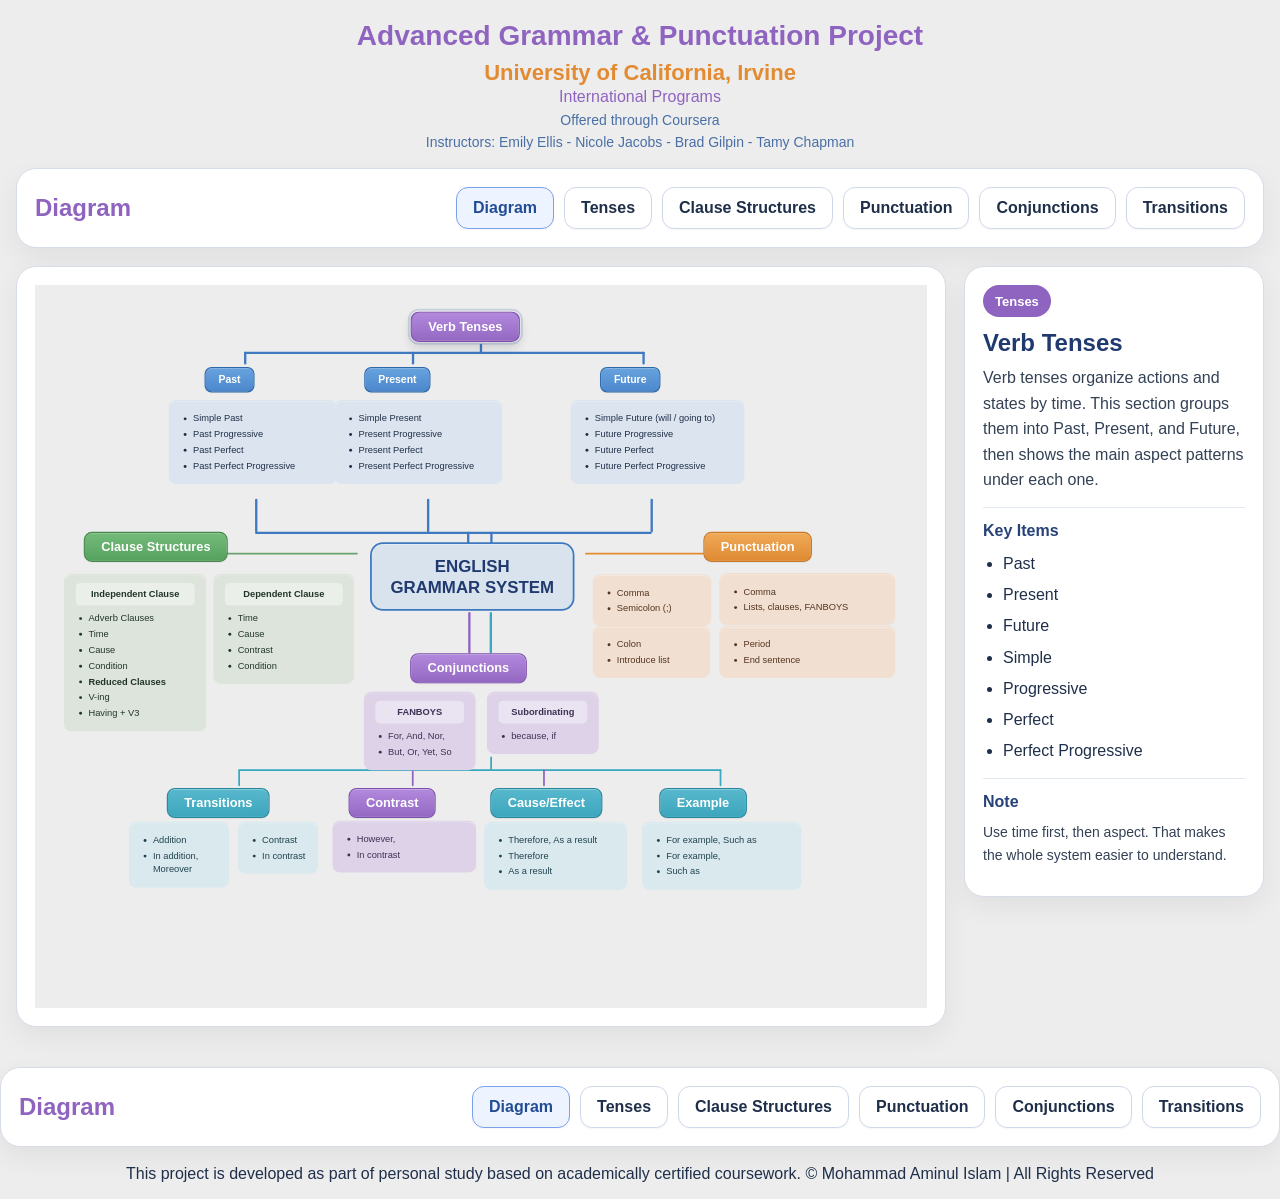
==== commit 7af95258: "updated" ====
--- a/index.html
+++ b/index.html
@@ -793,6 +793,12 @@
       </div>
     </div>
 
+    <footer>
+      <div class="container footer-card">
+        <p style="text-align: center;">This project is developed as part of personal study based on academically certified coursework. © Mohammad Aminul Islam | All Rights Reserved</p>
+      </div>
+    </footer>
+
 
   <script>
     const detailsMap = {
